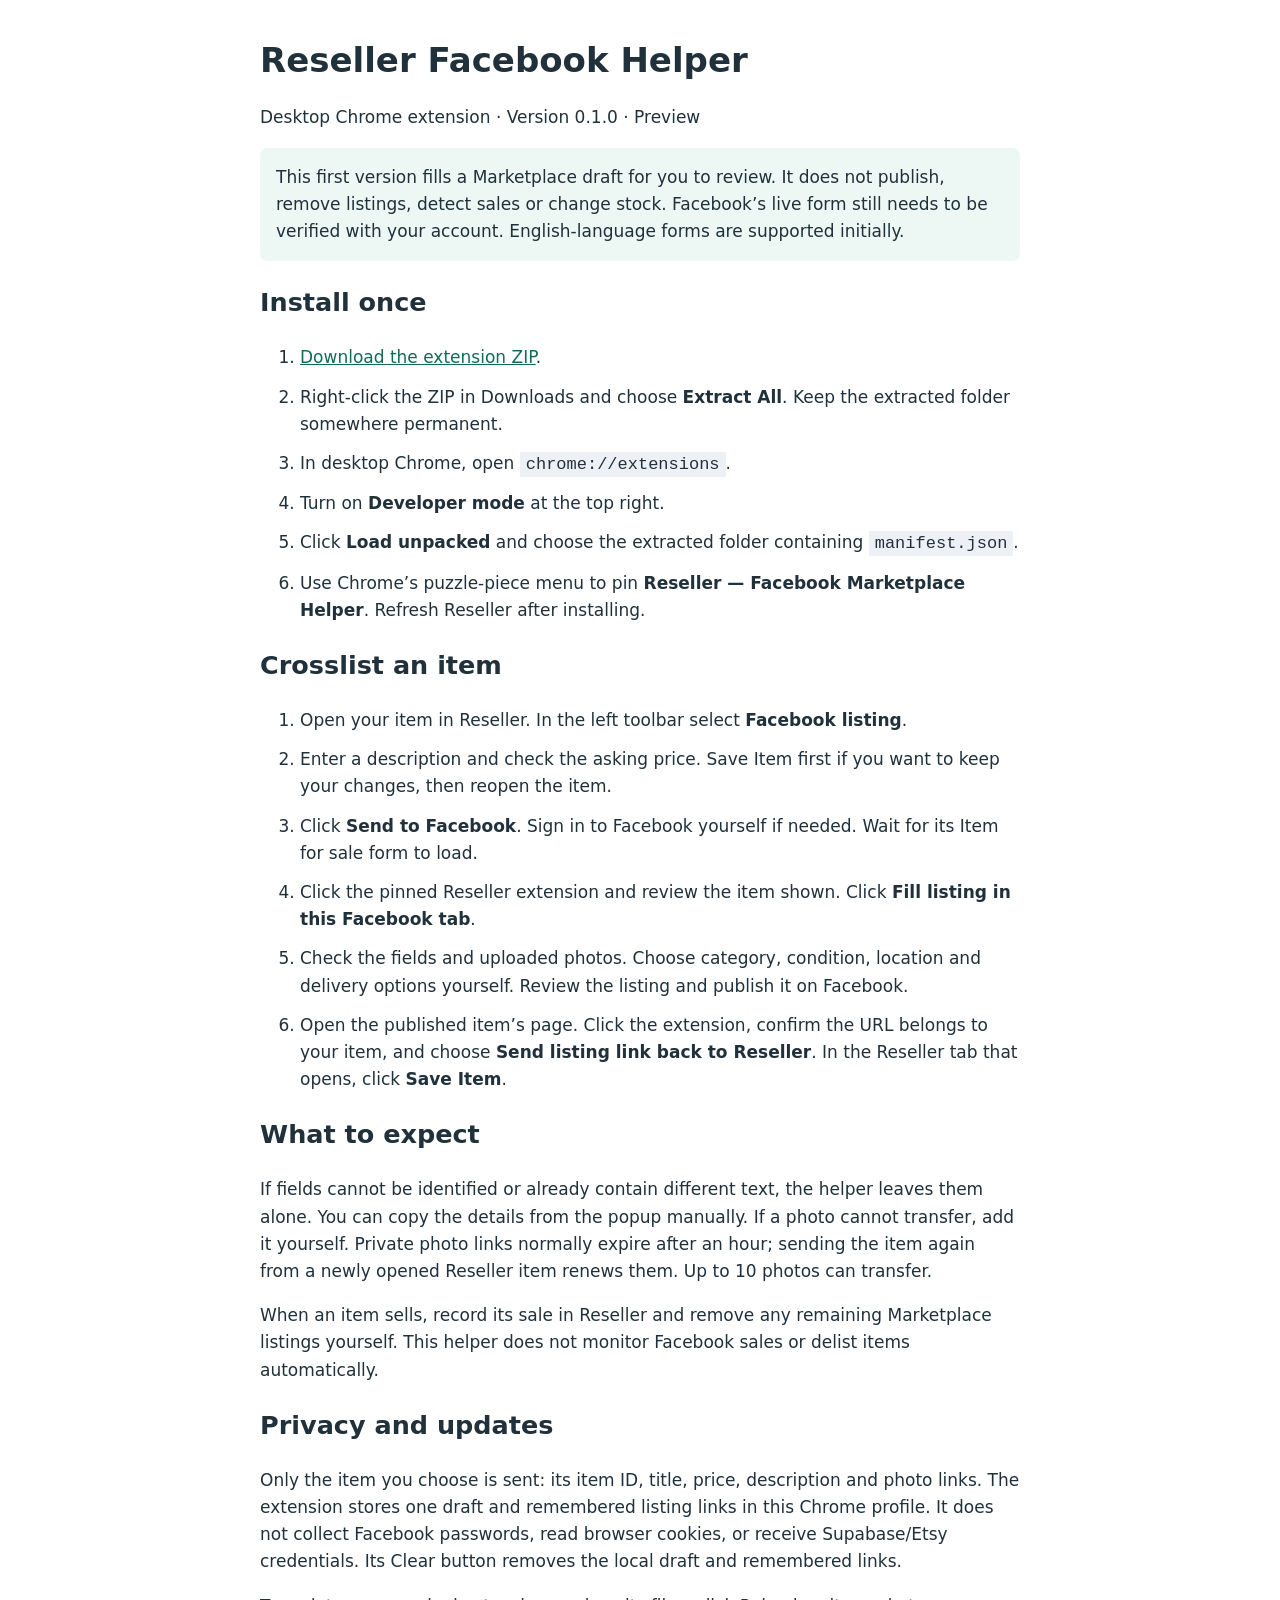
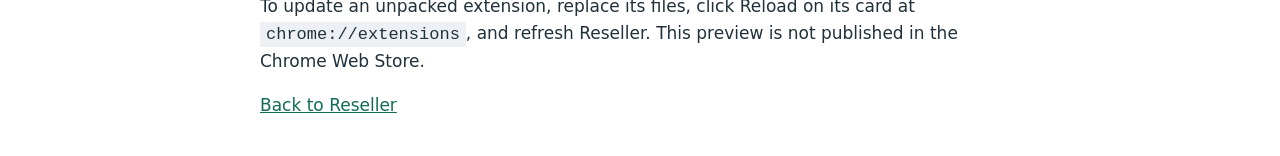
==== facebook-extension-setup.html @ 6c513989 "Add Chrome companion for reviewing Facebook Marketplace drafts" ====
<!doctype html><html lang="en"><head><meta charset="utf-8"><meta name="viewport" content="width=device-width, initial-scale=1"><title>Install Reseller Facebook Helper</title><style>body{max-width:760px;margin:40px auto;padding:0 20px;font:17px/1.6 system-ui;color:#20313b}h1{line-height:1.2}a{color:#126c55}code{background:#edf1f5;padding:3px 6px}li{margin:12px 0}.note{padding:16px;background:#edf7f3;border-radius:8px}</style></head><body>
<h1>Reseller Facebook Helper</h1><p>Desktop Chrome extension · Version 0.1.0 · Preview</p>
<p class="note">This first version fills a Marketplace draft for you to review. It does not publish, remove listings, detect sales or change stock. Facebook’s live form still needs to be verified with your account. English-language forms are supported initially.</p>
<h2>Install once</h2><ol>
<li><a href="./reseller-facebook-extension.zip" download>Download the extension ZIP</a>.</li>
<li>Right-click the ZIP in Downloads and choose <strong>Extract All</strong>. Keep the extracted folder somewhere permanent.</li>
<li>In desktop Chrome, open <code>chrome://extensions</code>.</li>
<li>Turn on <strong>Developer mode</strong> at the top right.</li>
<li>Click <strong>Load unpacked</strong> and choose the extracted folder containing <code>manifest.json</code>.</li>
<li>Use Chrome’s puzzle-piece menu to pin <strong>Reseller — Facebook Marketplace Helper</strong>. Refresh Reseller after installing.</li></ol>
<h2>Crosslist an item</h2><ol>
<li>Open your item in Reseller. In the left toolbar select <strong>Facebook listing</strong>.</li>
<li>Enter a description and check the asking price. Save Item first if you want to keep your changes, then reopen the item.</li>
<li>Click <strong>Send to Facebook</strong>. Sign in to Facebook yourself if needed. Wait for its Item for sale form to load.</li>
<li>Click the pinned Reseller extension and review the item shown. Click <strong>Fill listing in this Facebook tab</strong>.</li>
<li>Check the fields and uploaded photos. Choose category, condition, location and delivery options yourself. Review the listing and publish it on Facebook.</li>
<li>Open the published item’s page. Click the extension, confirm the URL belongs to your item, and choose <strong>Send listing link back to Reseller</strong>. In the Reseller tab that opens, click <strong>Save Item</strong>.</li></ol>
<h2>What to expect</h2><p>If fields cannot be identified or already contain different text, the helper leaves them alone. You can copy the details from the popup manually. If a photo cannot transfer, add it yourself. Private photo links normally expire after an hour; sending the item again from a newly opened Reseller item renews them. Up to 10 photos can transfer.</p>
<p>When an item sells, record its sale in Reseller and remove any remaining Marketplace listings yourself. This helper does not monitor Facebook sales or delist items automatically.</p>
<h2>Privacy and updates</h2><p>Only the item you choose is sent: its item ID, title, price, description and photo links. The extension stores one draft and remembered listing links in this Chrome profile. It does not collect Facebook passwords, read browser cookies, or receive Supabase/Etsy credentials. Its Clear button removes the local draft and remembered links.</p>
<p>To update an unpacked extension, replace its files, click Reload on its card at <code>chrome://extensions</code>, and refresh Reseller. This preview is not published in the Chrome Web Store.</p>
<p><a href="./">Back to Reseller</a></p></body></html>
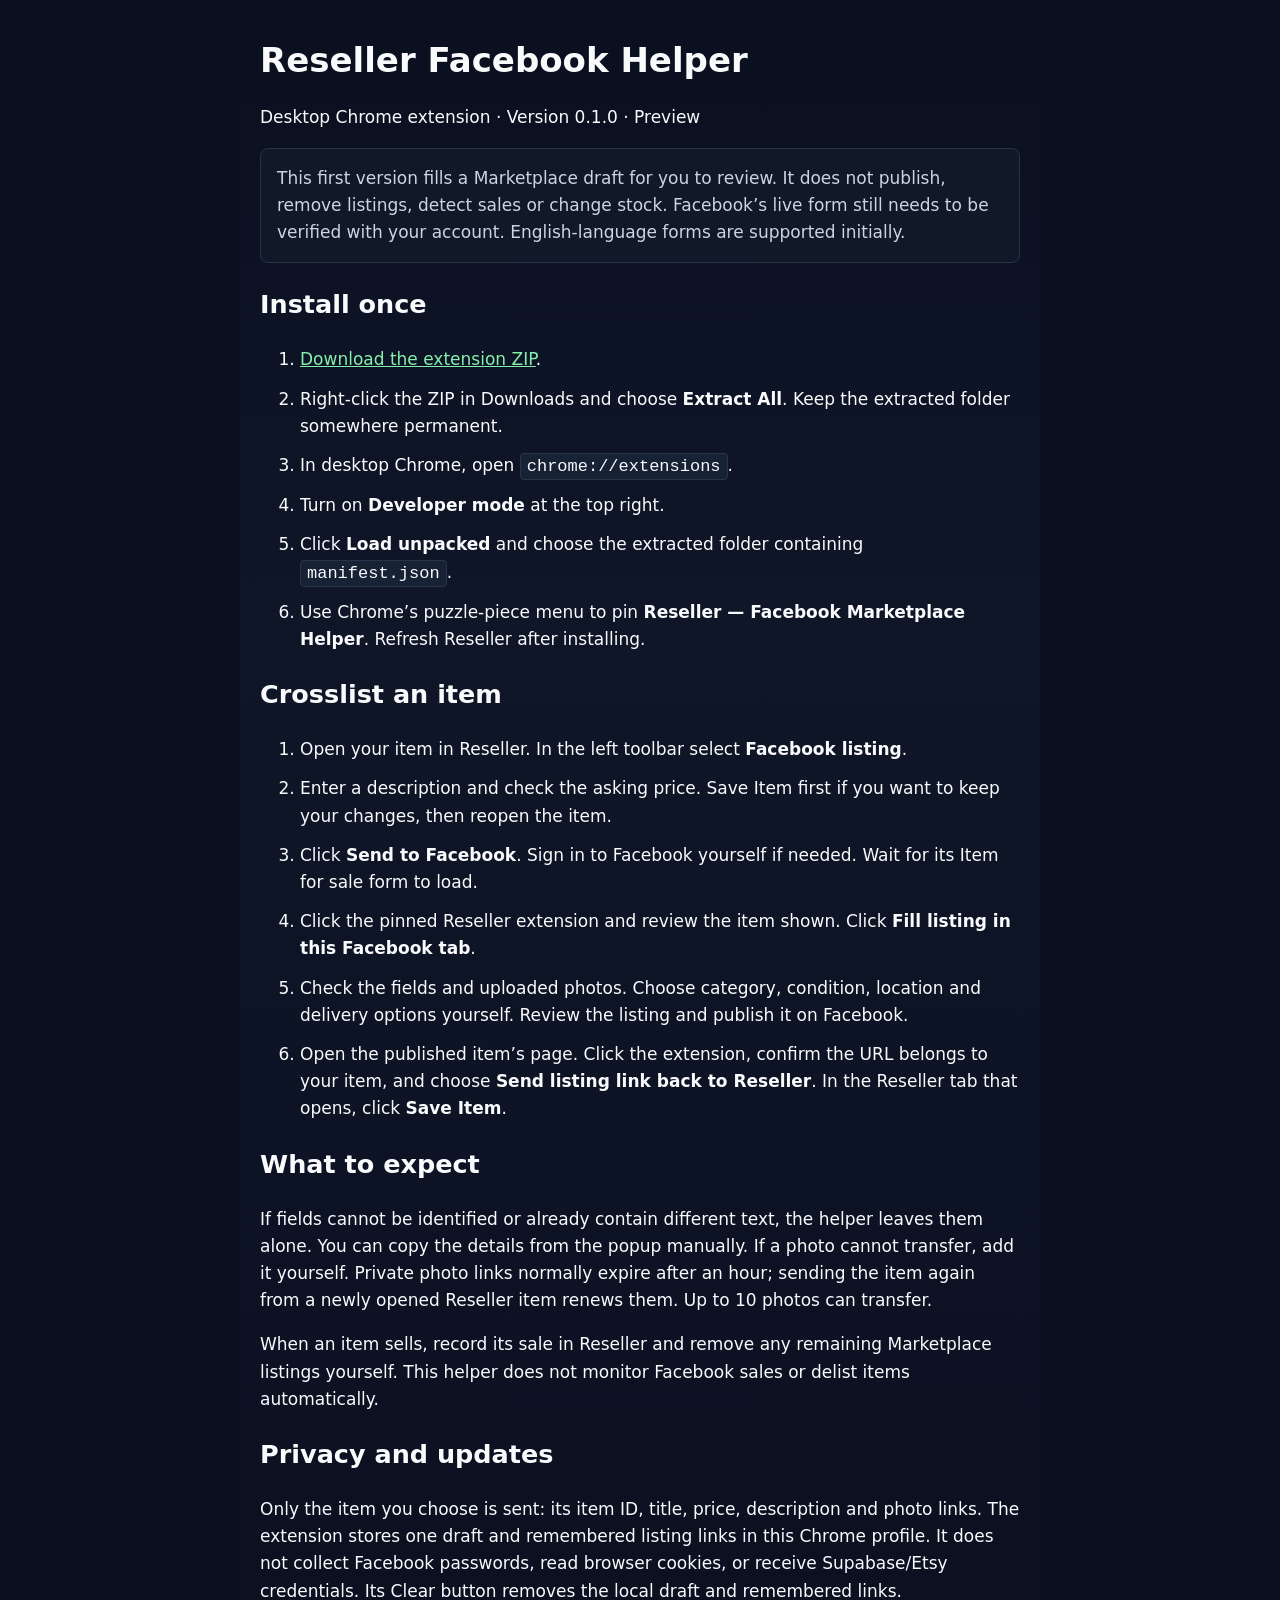
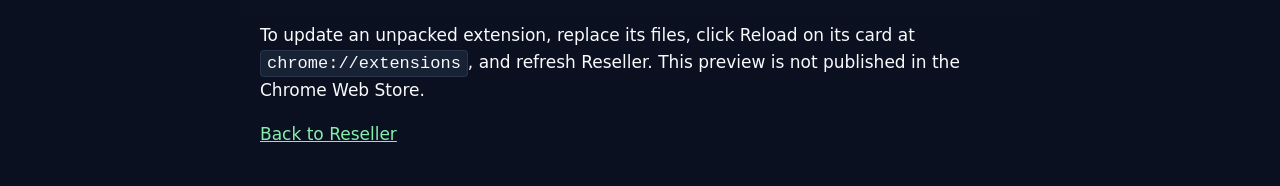
==== commit 7a2190b5: "Apply shared home palette across pages and dialogs" ====
--- a/facebook-extension-setup.html
+++ b/facebook-extension-setup.html
@@ -1,4 +1,4 @@
-<!doctype html><html lang="en"><head><meta charset="utf-8"><meta name="viewport" content="width=device-width, initial-scale=1"><title>Install Reseller Facebook Helper</title><style>body{max-width:760px;margin:40px auto;padding:0 20px;font:17px/1.6 system-ui;color:#20313b}h1{line-height:1.2}a{color:#126c55}code{background:#edf1f5;padding:3px 6px}li{margin:12px 0}.note{padding:16px;background:#edf7f3;border-radius:8px}</style></head><body>
+<!doctype html><html lang="en"><head><meta charset="utf-8"><meta name="viewport" content="width=device-width, initial-scale=1"><title>Install Reseller Facebook Helper</title><style>body{max-width:760px;margin:40px auto;padding:0 20px;font:17px/1.6 system-ui}h1{line-height:1.2}code{padding:3px 6px}li{margin:12px 0}.note{padding:16px;border-radius:8px}</style><link rel="stylesheet" href="./app-theme.css?v=all-pages-1"></head><body class="setup-page">
 <h1>Reseller Facebook Helper</h1><p>Desktop Chrome extension · Version 0.1.0 · Preview</p>
 <p class="note">This first version fills a Marketplace draft for you to review. It does not publish, remove listings, detect sales or change stock. Facebook’s live form still needs to be verified with your account. English-language forms are supported initially.</p>
 <h2>Install once</h2><ol>
--- a/app-theme.css
+++ b/app-theme.css
@@ -0,0 +1,61 @@
+/* Shared palette for every Reseller page and dialog. */
+:root{color-scheme:dark;--bg:#0b1020;--panel:#111827;--panel2:#182235;--text:#f8fafc;--muted:#94a3b8;--line:#273449;--accent:#22c55e;--accent2:#16a34a;--warn:#f59e0b;--danger:#ef4444;--blue:#60a5fa;--shadow:0 18px 50px rgba(0,0,0,.24)}
+html{background:var(--bg);color:var(--text)}
+body{color:var(--text);background:linear-gradient(180deg,#0b1020 0,#0e1628 34%,#0b1020 100%);min-height:100vh}
+a{color:#86efac}
+dialog{background:var(--panel);color:var(--text);border:1px solid var(--line)}
+dialog::backdrop{background:rgba(2,6,23,.8)}
+input,select,textarea{accent-color:var(--accent)}
+input::placeholder,textarea::placeholder{color:var(--muted);opacity:1}
+input::file-selector-button{background:var(--panel2);color:var(--text);border:1px solid #344259;border-radius:6px;padding:7px 10px;margin-right:10px}
+.stats-report{background:var(--panel);color:var(--text);border-color:var(--line)}
+.stats-report h2{color:var(--text)}
+.stats-report>p,.stats-filters label,#statsCoverage,.marketplace-stats-coverage{color:var(--muted)}
+.stats-report th,.stats-report td{border-color:var(--line)}
+.stats-report thead th{background:var(--panel2);color:#cbd5e1}
+.stats-report tbody tr:hover{background:var(--panel2)}
+.stats-kpis article{background:linear-gradient(180deg,var(--panel2),var(--panel));border-color:var(--line)}
+.stats-kpis strong{color:var(--text)}
+.stats-kpis span,.stats-kpis small{color:var(--muted)}
+.stats-heading a{color:#86efac}
+#statsLink[aria-current=page]{background:#193225;border-color:#2b6d43;color:#bbf7d0}
+.setup-page code{background:var(--panel2);color:var(--text);border:1px solid var(--line);border-radius:4px}
+.setup-page .note{background:var(--panel);border:1px solid var(--line);color:#cbd5e1}
+.inventory-table-view{background:var(--panel);color:var(--text);border-color:var(--line);box-shadow:var(--shadow)}
+.inventory-table-view .panel-head{border-color:var(--line)}
+.inventory-table-view .panel-head h2 button{color:var(--text)}
+.inventory-table-view .panel-head .muted,.inventory-table-view .empty-state{color:var(--muted)}
+.inventory-table-view .toolbar input,.inventory-table-view .toolbar select,.inventory-table-view button.secondary{background:#0d1526;color:var(--text);border-color:#344259}
+.inventory-table-view .toolbar button.secondary{color:var(--text);border-color:#344259}
+#inventoryTable.inventory-table-view #inventoryList{border-color:var(--line)}
+.inventory-table-view .inventory-columns{background:var(--panel2);color:#cbd5e1;border-color:var(--line)}
+.inventory-table-view .inventory-row{background:#0d1526;border-color:var(--line)}
+.inventory-table-view .inventory-row:hover,.inventory-table-view .inventory-row:focus-within{background:var(--panel2)}
+.inventory-table-view .inventory-row .thumb{background:#172033;color:var(--muted)}
+.inventory-table-view .inventory-row .item-main h3,.inventory-table-view .inventory-row .price{color:var(--text)}
+.inventory-table-view .inventory-row .meta,.inventory-table-view .inventory-market small{color:var(--muted)}
+.inventory-table-view .inventory-market{border-color:var(--line)}
+.inventory-table-view .inventory-market small[data-listed=true]{background:#123921;color:#bbf7d0}
+.inventory-table-view .inventory-market button,.inventory-table-view .inventory-market a{color:#86efac}
+.inventory-table-view .inventory-market::before{color:#cbd5e1}
+body:has(#itemDialog[open]){background:linear-gradient(180deg,#0b1020 0,#0e1628 34%,#0b1020 100%)}
+#itemDialog{background:transparent;color:var(--text)}
+#itemDialog .item-page-sidebar{background:var(--panel);border-color:var(--line)}
+#itemDialog .item-page-sidebar nav{border-color:var(--line)}
+#itemDialog .item-page-sidebar nav a{color:#cbd5e1}
+#itemDialog .item-page-sidebar nav a:hover{background:var(--panel2)}
+#itemDialog .item-page-sidebar .primary{background:var(--accent);color:#052e16;border-color:var(--accent)}
+#itemDialog .item-page-sidebar .ghost,#itemDialog .item-page-sidebar .secondary{background:#1d293d;color:var(--text);border-color:#334155}
+#itemDialog .item-page-sidebar .danger{color:#fecaca;border-color:#7f1d1d}
+#itemDialog .eyebrow{color:var(--accent)}
+#itemDialog label,#itemDialog .marketplace-form label{color:#cbd5e1}
+#itemDialog .muted,#itemDialog small,#itemDialog .marketplace-form-note{color:var(--muted)}
+#itemDialog input,#itemDialog select,#itemDialog textarea{background:#0d1526;color:var(--text);border-color:#344259}
+#itemDialog .secondary,#itemDialog .ghost{background:#1d293d;color:var(--text);border-color:#334155}
+#itemDialog .photo-section,#itemDialog .form-grid,#itemDialog #etsyListingPanel{background:var(--panel);border-color:var(--line)}
+#itemDialog a,#itemDialog #etsyListingPanel a{color:#86efac}
+#itemDialog .marketplace-tabs{background:var(--bg);border-color:var(--line)}
+#itemDialog .marketplace-tabs button{background:#1d293d;color:var(--text);border-color:#334155}
+#itemDialog .marketplace-tabs button[aria-selected=true]{background:var(--accent);color:#052e16;border-color:var(--accent)}
+#itemDialog .marketplace-sidebar button{color:#cbd5e1}
+#itemDialog .marketplace-sidebar button[aria-pressed=true]{background:#193225;color:#bbf7d0}
